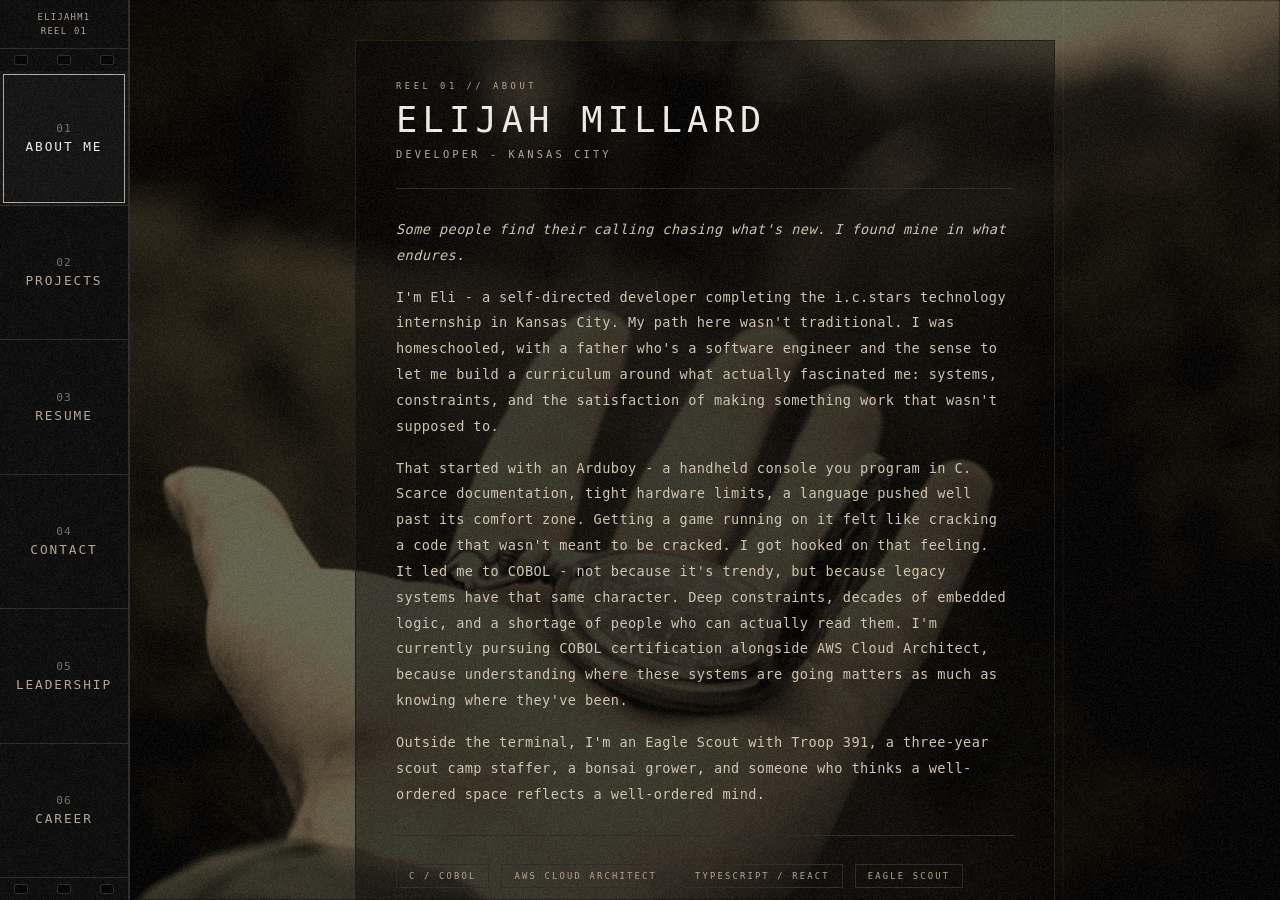
==== portfolio.html @ 7ba32808 "Update portfolio.html add new projects section" ====
<!DOCTYPE html>
<html lang="en">
<head>
  <meta charset="UTF-8">
  <meta name="viewport" content="width=device-width, initial-scale=1.0">
  <title>Elijah Millard</title>
  <link rel="stylesheet" href="style.css">
  <!-- <link rel="stylesheet" href="css/portfolio.css"> -->
</head>
<body>

  <!-- Grain filter canvas - runs over everything -->
  <canvas id="filter"></canvas>

  <!-- Flash cut overlay -->
  <div id="flash"></div>

  <!-- Fixed background photo -->
  <div id="section-bg"></div>

  <!-- Film strip navigation -->
  <nav id="film-strip">

    <!-- Header label -->
    <div id="film-header">
      <span>ELIJAHM1</span>
      <span>REEL 01</span>
    </div>

    <!-- Sprocket holes top -->
    <div class="sprockets">
      <div class="sprocket"></div>
      <div class="sprocket"></div>
      <div class="sprocket"></div>
    </div>

    <!-- Film frames / section tabs -->
    <ul id="film-frames">
      <li class="film-frame active" data-section="about">
        <span class="frame-number">01</span>
        <span class="frame-label">ABOUT ME</span>
      </li>
      <li class="film-frame" data-section="projects">
        <span class="frame-number">02</span>
        <span class="frame-label">PROJECTS</span>
      </li>
      <li class="film-frame" data-section="resume">
        <span class="frame-number">03</span>
        <span class="frame-label">RESUME</span>
      </li>
      <li class="film-frame" data-section="contact">
        <span class="frame-number">04</span>
        <span class="frame-label">CONTACT</span>
      </li>
      <li class="film-frame" data-section="leadership">
        <span class="frame-number">05</span>
        <span class="frame-label">LEADERSHIP</span>
      </li>
      <!-- <li class="film-frame" data-section="business">
        <span class="frame-number">06</span>
        <span class="frame-label">BUSINESS</span>
      </li> -->
      <li class="film-frame" data-section="career">
        <span class="frame-number">06</span>
        <span class="frame-label">CAREER</span>
      </li>
    </ul>

    <!-- Sprocket holes bottom -->
    <div class="sprockets">
      <div class="sprocket"></div>
      <div class="sprocket"></div>
      <div class="sprocket"></div>
    </div>

  </nav>

  <!-- Main content area -->
  <main id="content-area">

    <!-- Section panels - only active one is visible -->
    <section id="about" class="content-panel active">
  <div class="panel-inner">
    <div class="about-layout">

      <div class="about-header">
        <span class="about-eyebrow">REEL 01 // ABOUT</span>
        <h1 class="about-name">ELIJAH MILLARD</h1>
        <span class="about-tagline">DEVELOPER - KANSAS CITY</span>
      </div>

      <div class="about-divider"></div>

      <div class="about-body">
        <p class="about-lead">
          Some people find their calling chasing what's new. I found mine in what endures.
        </p>
        <p>
          I'm Eli - a self-directed developer completing the i.c.stars technology 
          internship in Kansas City. My path here wasn't traditional. I was homeschooled, 
          with a father who's a software engineer and the sense to let me build a curriculum 
          around what actually fascinated me: systems, constraints, and the satisfaction of 
          making something work that wasn't supposed to.
        </p>
        <p>
          That started with an Arduboy - a handheld console you program in C. Scarce 
          documentation, tight hardware limits, a language pushed well past its comfort zone. 
          Getting a game running on it felt like cracking a code that wasn't meant to be 
          cracked. I got hooked on that feeling. It led me to COBOL - not because it's 
          trendy, but because legacy systems have that same character. Deep constraints, 
          decades of embedded logic, and a shortage of people who can actually read them. 
          I'm currently pursuing COBOL certification alongside AWS Cloud Architect, because 
          understanding where these systems are going matters as much as knowing where 
          they've been.
        </p>
        <p>
          Outside the terminal, I'm an Eagle Scout with Troop 391, a three-year scout camp 
          staffer, a bonsai grower, and someone who thinks a well-ordered space reflects a 
          well-ordered mind.
        </p>
      </div>

      <div class="about-divider"></div>

      <div class="about-footer">
        <span class="about-tag">C / COBOL</span>
        <span class="about-tag">AWS CLOUD ARCHITECT</span>
        <span class="about-tag">TYPESCRIPT / REACT</span>
        <span class="about-tag">EAGLE SCOUT</span>
      </div>

    </div>
  </div>
</section>

<section id="projects" class="content-panel">
  <div class="panel-inner">
 
    <!-- Project tab navigation -->
    <div class="project-nav">
      <div class="project-tab active" data-project="teachtube">
        <span class="tab-number">PROJECT 01</span>
        <span class="tab-title">TEACHTUBE</span>
        <span class="tab-blurb">SharePoint content hub deployed to 33 KCPS schools</span>
      </div>
      <div class="project-tab" data-project="clearledger">
        <span class="tab-number">PROJECT 02</span>
        <span class="tab-title">CLEARLEDGER</span>
        <span class="tab-blurb">ILE COBOL core banking system on IBM i</span>
      </div>
      <div class="project-tab" data-project="portfolio">
        <span class="tab-number">PROJECT 03</span>
        <span class="tab-title">THIS PORTFOLIO</span>
        <span class="tab-blurb">Vanilla HTML/CSS/JS -- silent film aesthetic</span>
      </div>
    </div>
 
    <!-- TeachTube -->
    <div class="project-panel active" id="panel-teachtube">
      <span class="panel-eyebrow">REEL 02 // PROJECT 01</span>
      <span class="panel-title">TEACHTUBE // KCPS CONTENT HUB</span>
      <span class="panel-tagline">SHAREPOINT · TYPESCRIPT · REACT · SPFx · IN PRODUCTION</span>
      <div class="about-divider"></div>
 
      <p class="panel-body">
        A SharePoint-based employee knowledge hub built for Kansas City Public Schools, now live and serving
        2,100+ district staff across 33 schools. I built the initial version as a capstone project at i.c.stars,
        presented it at the showcase, and was brought on as a W2 contractor by Tricom IT Consulting to take it
        to production. I was the sole technical lead -- architecture, frontend, service layer, deployment,
        documentation, and client communication. No senior dev to escalate to.
      </p>
 
      <div class="screenshot-row">
        <div class="screenshot-placeholder"><span>[ SCREENSHOT ]</span></div>
        <div class="screenshot-placeholder"><span>[ SCREENSHOT ]</span></div>
        <div class="screenshot-placeholder"><span>[ SCREENSHOT ]</span></div>
      </div>
 
      <span class="panel-section-label">THE BUILD</span>
      <p class="panel-body">
        The hardest part wasn't the code -- it was the environment. Dataverse normalizes custom column names
        to lowercase in OData responses, silently. It stores Choice columns as integers, not strings. Published
        is 126880002. Video is 126880000. Every read and write ran through lookup maps in both directions, and
        when one was wrong the app either crashed or saved garbage data without telling you.
      </p>
      <p class="panel-body">
        The worst single bug was contentType.toLowerCase is not a function -- a raw integer slipping through
        the data pipeline into render logic that expected a string. It was happening in minified production
        code with no line context. I had to reason backwards through the entire pipeline to find it.
      </p>
      <p class="panel-body">
        The tenant storage entity problem was its own chapter. The app reads its Dataverse URL from a
        SharePoint tenant property at startup -- the right architectural call. But KCPS didn't have a
        tenant-wide App Catalog configured. PowerShell commands kept returning Unknown Error or Access Denied.
        The resolution was that their team set the storage entity at a non-standard path, and I updated the
        fetch to point there. Once both pieces were in place it connected immediately.
      </p>
 
      <span class="panel-section-label">WHAT I LEARNED</span>
      <p class="panel-body">
        Real client environments are not clean. They have constraints made years ago by people who are no
        longer there. I learned to separate what I can fix from what I have to work around. Some problems
        needed better code. Some needed someone with the right permissions to run two PowerShell commands.
        All I could do was make that ask as clear and actionable as possible and wait.
      </p>
      <p class="panel-body">
        The handoff matters as much as the build. I wrote three Word documents -- a staff user guide, an
        admin user guide, and a full technical reference for the IT team -- plus a developer README. If I
        handed over a zip file and walked away, TeachTube would have stopped working the first time something
        needed to change. The documentation is what makes the thing last.
      </p>
 
      <span class="panel-section-label">WHAT I'D DO DIFFERENTLY</span>
      <p class="panel-body">
        Design the Dataverse schema more carefully upfront -- I extended column lengths mid-deployment because
        SharePoint URLs exceeded the default 100-character limit. Start the permissions conversation in week
        one. And push harder earlier for a clear go/no-go on the AI policy -- I built the Cohere semantic
        reranking integration and made it toggleable, which was the right call, but I invested time in a
        feature that was always going to be disabled.
      </p>
    </div>
 
    <!-- ClearLedger -->
    <div class="project-panel" id="panel-clearledger">
      <span class="panel-eyebrow">REEL 02 // PROJECT 02</span>
      <span class="panel-title">CLEARLEDGER</span>
      <span class="panel-tagline">ILE COBOL · IBM i 7.5 · PUB400 · ELIJAHM1</span>
      <div class="about-divider"></div>
 
      <p class="panel-body">
        A fully functional core banking system built in ILE COBOL, running live on PUB400 under library
        ELIJAHM1. Customer management, account management, transaction processing, batch end-of-day
        processing, statement generation, and a CL menu system that ties it all together. Built the way
        the industry actually builds it.
      </p>
 
      <div class="screenshot-row">
        <div class="screenshot-placeholder"><span>[ SCREEN RECORDING ]</span></div>
        <div class="screenshot-placeholder"><span>[ SCREENSHOT ]</span></div>
        <div class="screenshot-placeholder"><span>[ SCREENSHOT ]</span></div>
      </div>
 
      <span class="panel-section-label">THE BUILD</span>
      <p class="panel-body">
        The environment came before the code. Weeks of setup -- creating a PUB400 account, installing IBM
        Access Client Solutions, learning to navigate a 5250 green screen that hasn't changed since the
        1980s. The first real milestone was understanding what a library was versus a source file versus a
        member. That sounds trivial. It wasn't.
      </p>
      <p class="panel-body">
        The editor fought back. SEU, the built-in IBM i source editor, is not like any modern tool. The
        Enter key doesn't work the way any modern keyboard expects. Adding a line means typing I in the line
        number column. The first program -- Rock Paper Scissors, not the banking system -- took far longer
        to type than it should have because the tool itself was the obstacle.
      </p>
      <p class="panel-body">
        The biggest time sink was encoding. VS Code saves in UTF-8. IBM i's COBOL compiler expects EBCDIC.
        The quote character in each is a different binary value. So every string literal -- every DISPLAY
        statement, every IF comparison -- came back with Delimiter for literal is not correct errors across
        the entire file. The compiler was rejecting clean-looking code because of invisible character
        differences that looked identical on screen. Solving it required understanding CCSID -- coded
        character set identifiers -- a concept that simply doesn't exist in modern development.
      </p>
 
      <span class="panel-section-label">THE TECHNICAL DECISIONS</span>
      <p class="panel-body">
        Chose ILE COBOL over OPM COBOL because ILE is the modern standard and what employers actually use.
        Chose CL for the menu system rather than COBOL because CL is purpose-built for job automation and
        chaining programs on IBM i -- using COBOL there would have been the wrong tool. Chose packed decimal
        (COMP-3) for all financial data because floating point arithmetic loses pennies. Banks have lost real
        money to floating point errors. COBOL was designed for the specific problem of handling money
        accurately at scale, and it still does that better than most alternatives.
      </p>
 
      <span class="panel-section-label">WHAT CLICKED</span>
      <p class="panel-body">
        The first time RPSGAME compiled and ran. Not because Rock Paper Scissors is impressive but because
        it meant the entire chain worked -- VS Code to IFS to member to compiler to executable -- and the
        green screen was waiting for input from a real program running on a real IBM i 7.5 system. That was
        proof of concept for everything that followed.
      </p>
      <p class="panel-body">
        The second was understanding what COMP-3 actually does and why. That's not an academic concept. The
        moment it clicked it was clear why COBOL still exists -- not nostalgia, but because it solves a real
        problem better than the alternatives.
      </p>
 
      <span class="panel-section-label">WHAT I'D DO DIFFERENTLY</span>
      <p class="panel-body">
        Write everything in SEU first, directly on the system, before touching VS Code. The encoding problem
        only existed because of the Windows-to-IBM-i file transfer. SEU produces correctly encoded members
        by default. The modern tooling workflow is better long term, but not when you're learning the
        platform and debugging compilation errors at the same time.
      </p>
 
      <div class="about-divider"></div>
      <p class="panel-body" style="color: #b8a898;">
        Available for a live demo on IBM i. Contact me and I will walk you through it.
      </p>
    </div>
 
    <!-- This Portfolio -->
    <div class="project-panel" id="panel-portfolio">
      <span class="panel-eyebrow">REEL 02 // PROJECT 03</span>
      <span class="panel-title">THIS PORTFOLIO</span>
      <span class="panel-tagline">VANILLA HTML · CSS · JAVASCRIPT · GITHUB PAGES</span>
      <div class="about-divider"></div>
 
      <p class="panel-body">
        Built from scratch -- no frameworks, no libraries, no build tools. The constraint was intentional.
        A portfolio about legacy systems and doing more with less should practice what it preaches.
      </p>
      <p class="panel-body">
        The visual design references the 1895 to 1905 era of silent cinema -- specifically the nitrate film
        stock of the Lumiere Brothers and Edison Manufacturing Company. Film grain runs on a canvas element
        at 24fps using randomized monochromatic pixel noise. Vertical scratch lines appear on roughly 30%
        of frames. Flash cuts between sections reference the mechanical snap of a ViewMaster slide advance.
        The countdown leader renders each number with randomized position jitter and brightness flicker to
        simulate unstable projection. Monospace typography throughout references telegram and film stamp
        aesthetics.
      </p>
      <p class="panel-body">
        The intro sequence, the navigation system, the grain, the transitions -- all of it is vanilla JS
        and CSS, chained together with setTimeout and requestAnimationFrame.
      </p>
    </div>
 
  </div>
</section>

    <section id="contact" class="content-panel">
  <div class="panel-inner">
    <div class="about-layout">

      <div class="about-header">
        <span class="about-eyebrow">REEL 04 // CONTACT</span>
        <h1 class="about-name">CONTACT</h1>
        <span class="about-tagline">KANSAS CITY, MO — OPEN TO OPPORTUNITIES</span>
      </div>

      <div class="about-divider"></div>

      <div class="contact-links">
        <a href="mailto:elijahlmillard@gmail.com" class="contact-link">
          <span class="contact-link-label">EMAIL</span>
          <span class="contact-link-value">elijahlmillard@gmail.com</span>
        </a>
        <div class="about-divider"></div>
        <a href="https://linkedin.com/in/elijahmillard" target="_blank" class="contact-link">
          <span class="contact-link-label">LINKEDIN</span>
          <span class="contact-link-value">linkedin.com/in/elijahmillard</span>
        </a>
        <div class="about-divider"></div>
        <a href="https://github.com/elijahlmillard" target="_blank" class="contact-link">
          <span class="contact-link-label">GITHUB</span>
          <span class="contact-link-value">github.com/elijahlmillard</span>
        </a>
      </div>

      <div class="about-divider"></div>

      <p class="contact-note">
        Currently completing the i.c.stars technology internship program. 
        Available for full-time roles beginning spring 2026.
      </p>

    </div>
  </div>
</section>

    <section id="leadership" class="content-panel">
  <div class="panel-inner">
    <div class="about-layout">

      <div class="about-header">
        <span class="about-eyebrow">REEL 05 // LEADERSHIP</span>
        <h1 class="about-name">LEADERSHIP</h1>
        <span class="about-tagline">ACCOUNTABILITY - SERVICE - EXECUTION</span>
      </div>

      <div class="about-divider"></div>

      <div class="about-body">
        <p class="about-lead">
          Leadership isn't something I've performed. It's something I've been accountable to.
        </p>
        <p>
          My Eagle Scout project with Troop 391 required me to plan and execute the 
          installation of over 30 feet of French drain for the Cass County Domestic Violence 
          and Abuse Shelter - start to finish, self-directed. That meant coordinating with a 
          concrete company that donated their time, sourcing materials through the Knights of 
          Columbus, getting construction plans verified by a landscaping company, and calling 
          Dig Right to clear every utility line before a single shovel hit the ground. On 
          project day I coordinated over 20 volunteers. When it was done, 18 workers had 
          contributed 258.23 hours of total labor - 112.68 of them mine.
        </p>
        <p>
          Scouting has been a through line in my life, not just a credential. I've spent 
          three summers on staff at Bartle Scout Reservation, starting as a merit badge 
          instructor and working up to camp counselor - supporting junior staff, helping them 
          sharpen their programs, and taking on responsibilities nobody required me to take. 
          I currently serve as an Assistant Scoutmaster, working directly with youth on merit 
          badges spanning cybersecurity, digital technology, and related technical disciplines. 
          The through line across all of it is the same: put the program in a better place 
          than you found it.
        </p>
        <p>
          At i.c.stars I serve as Client Liaison for our cohort on the TeachTube project - 
          a content hub being built for Kansas City Public Schools that will serve over 2,100 
          district staff across 33 schools. My role is keeping communication between our team 
          and the client proactive rather than reactive. I also lead social event planning for 
          the full cohort, including a bowling alley event I coordinated end to end: venue 
          selection, budget management, and direct communication with case managers, national 
          program staff, and venue coordination - all within a 14-week program window.
        </p>
      </div>

      <!-- <div class="about-divider"></div>

      <div class="about-footer">
        <span class="about-tag">EAGLE SCOUT</span>
        <span class="about-tag">ASSISTANT SCOUTMASTER</span>
        <span class="about-tag">CLIENT LIAISON</span>
        <span class="about-tag">BARTLE SCOUT RESERVATION</span>
        <span class="about-tag">258.23 HOURS LED</span>
      </div> -->

    </div>
  </div>
</section>

    <section id="career" class="content-panel">
  <div class="panel-inner">
    <div class="about-layout">

      <div class="about-header">
        <span class="about-eyebrow">REEL 06 // CAREER</span>
        <h1 class="about-name">CAREER PLANNING</h1>
        <span class="about-tagline">LEGACY SYSTEMS - MODERNIZATION - ARCHITECTURE</span>
      </div>

      <div class="about-divider"></div>

      <div class="about-body">
        <p class="about-lead">
          The infrastructure that runs the world needs people who can read it, 
          maintain it, and carry it forward.
        </p>
        <p>
          The immediate goal is to enter the technology workforce in a role focused 
          on legacy system maintenance and modernization. The interest in COBOL and 
          systems thinking is deliberate - the infrastructure that runs the world 
          needs people who understand it. Long term, the goal is to move toward 
          architecture and consulting, understanding not just how to build things 
          but how to build the right things for the right reasons.
        </p>
      </div>

      <div class="about-divider"></div>

      <!-- Timeline -->
      <div class="timeline">

        <div class="timeline-stage">
          <div class="timeline-node"></div>
          <div class="timeline-content">
            <span class="timeline-label">STAGE 01</span>
            <h3 class="timeline-title">Legacy Systems Engineer</h3>
            <p class="timeline-desc">
              Entry point. Hands-on work with COBOL and legacy infrastructure. 
              Reading, maintaining, and extending systems that matter.
            </p>
          </div>
        </div>

        <div class="timeline-connector"></div>

        <div class="timeline-stage">
          <div class="timeline-node"></div>
          <div class="timeline-content">
            <span class="timeline-label">STAGE 02</span>
            <h3 class="timeline-title">Senior Legacy Systems Engineer</h3>
            <p class="timeline-desc">
              Deeper expertise, larger systems, more ownership. Leading 
              technical decisions on critical infrastructure.
            </p>
          </div>
        </div>

        <div class="timeline-connector"></div>

        <div class="timeline-stage">
          <div class="timeline-node"></div>
          <div class="timeline-content">
            <span class="timeline-label">STAGE 03</span>
            <h3 class="timeline-title">Legacy-to-Modern Systems Architect</h3>
            <p class="timeline-desc">
              Bridging legacy infrastructure and modernization. Communicating 
              across developers, stakeholders, and product owners to carry 
              systems forward without losing what makes them work.
            </p>
          </div>
        </div>

      </div>

      <div class="about-divider"></div>

      <!-- Certification chips -->
      <div class="cert-chips">
        <div class="cert-chip">
          <span class="cert-status">IN PROGRESS</span>
          <span class="cert-name">COBOL Certification</span>
        </div>
        <div class="cert-chip">
          <span class="cert-status">IN PROGRESS</span>
          <span class="cert-name">AWS Cloud Architect</span>
        </div>
      </div>

    </div>
  </div>
</section>

  </main>

  <script src="script.js"></script>

</body>
</html>
---- style.css ----
/* ============================================================
   COLOR PALETTE
   ============================================================
   
   #f5f0e8 — bright cream white
              used for: primary headings, active nav labels,
              name text, lead quotes, button text
   
   #d4c9b4 — warm light tan
              used for: body paragraphs, resume text,
              contact links, project descriptions
   
   #b8a898 — medium warm gray
              used for: subtext, eyebrow labels, taglines,
              tags, film header, inactive nav, divider accents
   
   #7a7060 — dark warm gray
              used for: frame numbers, timeline stage labels,
              least important metadata
   
   #2a2a2a — very dark gray
              used for: borders, dividers, sprocket outlines,
              subtle structural lines
   
   #1a1a1a — near black
              used for: panel inner border
   
   #0a0a0a — almost black
              used for: film strip background
   
   #000000 — pure black
              used for: page background, timeline nodes,
              sprocket hole fill
   
   rgba(0,0,0,0.45) — semi transparent black
              used for: panel inner background scrim
              improves text legibility over background photos
   
   ============================================================ */

/* ============================================================
   GLOBAL BASE — applies to both index.html and portfolio.html
   ============================================================ */
* {
  box-sizing: border-box;
}

body {
  margin: 0;
  background: #000;
  overflow: hidden;
  display: flex;
}

/* ============================================================
   GRAIN CANVAS — sits over everything on both pages
   ============================================================ */
#filter {
  position: fixed;
  inset: 0;
  width: 100%;
  height: 100%;
  z-index: 10000;
  pointer-events: none;
  opacity: 0.4;
}

/* ============================================================
   INDEX.HTML — background image cycling div
   ============================================================ */
#img {
  position: absolute;
  width: 100%;
  height: 100%;
  filter: sepia(0.9) blur(1px) brightness(0.7) contrast(1.1);
  background-image: url('./assets/images/cover_photo.jpg');
  background-position: center;
  background-size: cover;
  transition: opacity 1s steps(24), background-position 20s steps(480);
  opacity: 0;
}

/* ============================================================
   INDEX.HTML — leader countdown overlay
   ============================================================ */
#leader {
  position: fixed;
  inset: 0;
  background: #000;
  z-index: 9999;
}

#leader-canvas {
  width: 100%;
  height: 100%;
}

/* ============================================================
   INDEX.HTML — intro sequence overlay
   ============================================================ */
#intro {
  position: fixed;
  inset: 0;
  z-index: 9998;
  display: none;
  overflow: hidden;
}

#intro-photo {
  position: absolute;
  inset: 0;
  width: 100%;
  height: 100%;
  object-fit: cover;
  object-position: center 20%;
  filter: sepia(0.9) blur(1px) brightness(0.5) contrast(1.1);
  opacity: 0;
  transition: opacity 1.5s ease;
}

#intro-top {
  position: absolute;
  top: 60px;
  width: 100%;
  text-align: center;
  z-index: 1;
  display: flex;
  flex-direction: column;
  gap: 12px;
}

#intro-label {
  font-family: monospace;
  font-size: 1rem;
  letter-spacing: 0.4em;
  color: hsl(51, 12%, 78%);
  opacity: 0;
}

#intro-name {
  font-family: monospace;
  font-size: 4rem;
  letter-spacing: 0.2em;
  color: #fff;
  opacity: 0;
  text-shadow: 0 0 40px #fff;
}

#intro-summary {
  position: absolute;
  bottom: 0;
  left: 50%;
  width: 100%;
  padding: 0 20%;
  transform: translate(-50%, 100%);
  transition: transform 1.5s ease;
  text-align: center;
  z-index: 1;
}

#intro-summary p {
  font-family: monospace;
  font-size: 1rem;
  line-height: 1.8;
  color: hsl(51, 12%, 78%);
  letter-spacing: 0.05em;
}

/* ============================================================
   PORTFOLIO.HTML — fixed background photo behind all sections
   ============================================================ */
#section-bg {
  position: fixed;
  inset: 0;
  background-size: cover;
  background-position: center;
  filter: sepia(0.9) blur(1px) brightness(0.4) contrast(1.1);
  z-index: 0;
}

/* ============================================================
   PORTFOLIO.HTML — flash cut overlay for section transitions
   only covers content area, not the film strip
   ============================================================ */
#flash {
  position: fixed;
  top: 0;
  left: 130px;
  right: 0;
  bottom: 0;
  background: #fff;
  z-index: 99999;
  opacity: 0;
  pointer-events: none;
  transition: opacity 0.1s ease;
}

/* ============================================================
   PORTFOLIO.HTML — film strip left navigation
   ============================================================ */
#film-strip {
  position: fixed;
  left: 0;
  top: 0;
  width: 130px;
  height: 100vh;
  background: #0a0a0a;
  border-right: 2px solid #2a2a2a;
  z-index: 1000;
  display: flex;
  flex-direction: column;
  align-items: center;
  overflow: hidden;
}

#film-header {
  width: 100%;
  padding: 12px 8px;
  display: flex;
  flex-direction: column;
  align-items: center;
  gap: 4px;
  border-bottom: 1px solid #2a2a2a;
}

#film-header span {
  font-family: monospace;
  font-size: 0.55rem;
  letter-spacing: 0.15em;
  color: #b8a898;
  text-align: center;
}

/* ============================================================
   PORTFOLIO.HTML — sprocket holes decorative elements
   ============================================================ */
.sprockets {
  width: 100%;
  display: flex;
  justify-content: space-around;
  padding: 6px 0;
}

.sprocket {
  width: 14px;
  height: 10px;
  background: #000;
  border: 1px solid #2a2a2a;
  border-radius: 2px;
}

/* ============================================================
   PORTFOLIO.HTML — film frame tabs inside the strip
   ============================================================ */
#film-frames {
  list-style: none;
  margin: 0;
  padding: 0;
  width: 100%;
  flex: 1;
  display: flex;
  flex-direction: column;
}

.film-frame {
  flex: 1;
  display: flex;
  flex-direction: column;
  align-items: center;
  justify-content: center;
  gap: 4px;
  border-bottom: 1px solid #2a2a2a;
  cursor: pointer;
  position: relative;
  transition: background 0.2s ease;
}

.film-frame:hover {
  background: #111;
}

.film-frame.active {
  background: #111;
  outline: 1px solid #b8a898;
  outline-offset: -4px;
}

.frame-number {
  font-family: monospace;
  font-size: 0.7rem;
  color: #7a7060;
  letter-spacing: 0.1em;
}

.frame-label {
  font-family: monospace;
  font-size: 0.8rem;
  color: #b8a898;
  letter-spacing: 0.15em;
  text-align: center;
  padding: 0 6px;
}

.film-frame.active .frame-label {
  color: #f5f0e8;
}

/* ============================================================
   PORTFOLIO.HTML — main content area to the right of film strip
   ============================================================ */
#content-area {
  position: fixed;
  left: 130px;
  top: 0;
  right: 0;
  bottom: 0;
  z-index: 100;
  display: flex;
  align-items: center;
  justify-content: center;
}

/* ============================================================
   PORTFOLIO.HTML — section panels
   only the active panel is visible at a time
   ============================================================ */
.content-panel {
  position: absolute;
  inset: 0;
  display: none;
  align-items: flex-start;
  justify-content: center;
  padding: 40px 60px;
  overflow-y: auto;
}

.content-panel.active {
  display: flex;
}

/* ============================================================
   PORTFOLIO.HTML — panel inner wrapper
   slides up on reveal via js adding .visible class
   ============================================================ */
.panel-inner {
  position: relative;
  z-index: 102;
  max-width: 700px;
  width: 100%;
  background: rgba(0, 0, 0, 0.45);
  padding: 40px;
  border: 1px solid #1a1a1a;
  opacity: 0;
  transform: translateY(40px);
  transition: opacity 0.8s ease, transform 0.8s ease;
}

.panel-inner.visible {
  opacity: 1;
  transform: translateY(0);
}

.panel-inner h2 {
  font-family: monospace;
  font-size: 0.75rem;
  letter-spacing: 0.4em;
  color: #f5f0e8;
  margin-bottom: 32px;
}

/* ============================================================
   SHARED SECTION COMPONENTS
   used across about, leadership, career, resume sections
   ============================================================ */

/* eyebrow label — small stamp above section title */
.about-eyebrow {
  font-family: monospace;
  font-size: 0.55rem;
  letter-spacing: 0.4em;
  color: #b8a898;
}

/* large section or name heading */
.about-name {
  font-family: monospace;
  font-size: 2.2rem;
  letter-spacing: 0.15em;
  color: #f5f0e8;
  margin: 0 0 0 0;
  font-weight: 400;
}

/* subtitle beneath the heading */
.about-tagline {
  font-family: monospace;
  font-size: 0.65rem;
  letter-spacing: 0.3em;
  color: #b8a898;
}

/* horizontal rule between sections */
.about-divider {
  width: 100%;
  height: 1px;
  background: #2a2a2a;
}

/* tag chips at the bottom of sections */
.about-footer {
  display: flex;
  flex-wrap: wrap;
  gap: 12px;
}

.about-tag {
  font-family: monospace;
  font-size: 0.55rem;
  letter-spacing: 0.25em;
  color: #b8a898;
  border: 1px solid #2a2a2a;
  padding: 6px 12px;
}

/* ============================================================
   ABOUT ME SECTION
   ============================================================ */
.about-layout {
  display: flex;
  flex-direction: column;
  gap: 28px;
  width: 100%;
  max-width: 680px;
}

.about-header {
  display: flex;
  flex-direction: column;
  gap: 8px;
}

.about-body {
  display: flex;
  flex-direction: column;
  gap: 16px;
}

/* opening quote line — larger and brighter than body text */
.about-lead {
  font-family: monospace;
  font-size: 1.1rem;
  line-height: 1.7;
  color: #f5f0e8;
  letter-spacing: 0.03em;
  font-style: italic;
  margin: 0;
}

/* body paragraphs — slightly dimmer than lead */
.about-body p {
  font-family: monospace;
  font-size: 0.85rem;
  line-height: 1.9;
  color: #d4c9b4;
  letter-spacing: 0.03em;
  margin: 0;
}

/* ============================================================
   RESUME SECTION
   ============================================================ */
.resume-layout {
  display: flex;
  flex-direction: column;
  gap: 24px;
  width: 100%;
  max-width: 680px;
}

.resume-block {
  display: flex;
  flex-direction: column;
  gap: 10px;
}

/* small label above each resume block */
.resume-label {
  font-family: monospace;
  font-size: 0.55rem;
  letter-spacing: 0.4em;
  color: #b8a898;
}

.resume-text {
  font-family: monospace;
  font-size: 0.85rem;
  line-height: 1.7;
  color: #d4c9b4;
  letter-spacing: 0.03em;
  margin: 0;
}

/* download button */
.resume-btn {
  font-family: monospace;
  font-size: 0.65rem;
  letter-spacing: 0.3em;
  color: #f5f0e8;
  border: 1px solid #b8a898;
  padding: 12px 24px;
  text-decoration: none;
  display: inline-block;
  align-self: flex-start;
  transition: color 0.2s ease, border-color 0.2s ease;
}

.resume-btn:hover {
  color: #fff;
  border-color: #f5f0e8;
}

/* ============================================================
   CONTACT SECTION
   ============================================================ */
.contact-item {
  font-family: monospace;
  font-size: 0.85rem;
  letter-spacing: 0.2em;
  color: #d4c9b4;
  margin: 0 0 16px 0;
}

.contact-item a {
  color: #d4c9b4;
  text-decoration: none;
  transition: color 0.2s ease;
}

.contact-item a:hover {
  color: #f5f0e8;
}

/* ============================================================
   PROJECTS SECTION
   ============================================================ */
.project-nav {
  display: flex;
  border-bottom: 1px solid #2a2a2a;
  margin-bottom: 24px;
}
 
.project-tab {
  flex: 1;
  padding: 14px 16px;
  cursor: pointer;
  border-right: 1px solid #2a2a2a;
  display: flex;
  flex-direction: column;
  gap: 4px;
  transition: background 0.15s;
}
 
.project-tab:last-child {
  border-right: none;
}
 
.project-tab:hover {
  background: rgba(255,255,255,0.03);
}
 
.project-tab.active {
  background: rgba(255,255,255,0.05);
  border-bottom: 2px solid #b8a898;
}
 
.tab-number {
  font-family: monospace;
  font-size: 0.45rem;
  letter-spacing: 0.3em;
  color: #7a7060;
}
 
.tab-title {
  font-family: monospace;
  font-size: 0.65rem;
  letter-spacing: 0.2em;
  color: #b8a898;
}
 
.project-tab.active .tab-title {
  color: #f5f0e8;
}
 
.tab-blurb {
  font-family: monospace;
  font-size: 0.55rem;
  line-height: 1.5;
  color: #7a7060;
  letter-spacing: 0.03em;
}
 
.project-tab.active .tab-blurb {
  color: #b8a898;
}
 
.project-panel {
  display: none;
  flex-direction: column;
  gap: 16px;
}
 
.project-panel.active {
  display: flex;
}
 
.panel-eyebrow {
  font-family: monospace;
  font-size: 0.5rem;
  letter-spacing: 0.4em;
  color: #7a7060;
}
 
.panel-title {
  font-family: monospace;
  font-size: 1.6rem;
  letter-spacing: 0.15em;
  color: #f5f0e8;
  font-weight: 400;
}
 
.panel-tagline {
  font-family: monospace;
  font-size: 0.6rem;
  letter-spacing: 0.25em;
  color: #b8a898;
}
 
.panel-body {
  font-family: monospace;
  font-size: 0.82rem;
  line-height: 1.9;
  color: #d4c9b4;
  letter-spacing: 0.03em;
  margin: 0;
}
 
.panel-section-label {
  font-family: monospace;
  font-size: 0.5rem;
  letter-spacing: 0.4em;
  color: #b8a898;
  margin-top: 8px;
}
 
.screenshot-row {
  display: flex;
  gap: 10px;
}
 
.screenshot-placeholder {
  flex: 1;
  height: 90px;
  background: #0f0f0f;
  border: 1px solid #2a2a2a;
  display: flex;
  align-items: center;
  justify-content: center;
}
 
.screenshot-placeholder span {
  font-family: monospace;
  font-size: 0.5rem;
  letter-spacing: 0.2em;
  color: #3a3a3a;
}

/* ============================================================
   CAREER TIMELINE
   ============================================================ */
.timeline {
  display: flex;
  flex-direction: row;
  align-items: flex-start;
  gap: 0;
  width: 100%;
}

.timeline-stage {
  display: flex;
  flex-direction: column;
  align-items: center;
  flex: 1;
  gap: 12px;
}

.timeline-node {
  width: 10px;
  height: 10px;
  border: 1px solid #b8a898;
  background: #000;
  flex-shrink: 0;
}

.timeline-connector {
  flex: 0 0 40px;
  height: 1px;
  background: #2a2a2a;
  margin-top: 5px;
}

.timeline-content {
  display: flex;
  flex-direction: column;
  gap: 6px;
  text-align: center;
  padding: 0 8px;
}

.timeline-label {
  font-family: monospace;
  font-size: 0.5rem;
  letter-spacing: 0.3em;
  color: #7a7060;
}

.timeline-title {
  font-family: monospace;
  font-size: 0.7rem;
  letter-spacing: 0.1em;
  color: #f5f0e8;
  font-weight: 400;
  margin: 0;
}

.timeline-desc {
  font-family: monospace;
  font-size: 0.7rem;
  line-height: 1.7;
  color: #b8a898;
  letter-spacing: 0.03em;
  margin: 0;
}

/* ============================================================
   CERTIFICATION CHIPS — used in career section
   ============================================================ */
.cert-chips {
  display: flex;
  flex-wrap: wrap;
  gap: 16px;
}

.cert-chip {
  display: flex;
  flex-direction: column;
  gap: 4px;
  border: 1px solid #2a2a2a;
  padding: 12px 20px;
}

.cert-status {
  font-family: monospace;
  font-size: 0.5rem;
  letter-spacing: 0.3em;
  color: #b8a898;
}

.cert-name {
  font-family: monospace;
  font-size: 0.75rem;
  letter-spacing: 0.1em;
  color: #f5f0e8;
}

/* ============================================================
   MOBILE — responsive adjustments
   ============================================================ */
@media (max-width: 768px) {
  .timeline {
    flex-direction: column;
    align-items: flex-start;
    gap: 0;
  }

  .timeline-stage {
    flex-direction: row;
    align-items: flex-start;
    flex: unset;
    width: 100%;
    gap: 16px;
  }

  .timeline-connector {
    width: 1px;
    height: 30px;
    flex: unset;
    margin-top: 0;
    margin-left: 4px;
  }

  .timeline-content {
    text-align: left;
    padding: 0;
  }
}

/* ============================================================
   CONTACT SECTION
   ============================================================ */
.contact-links {
  display: flex;
  flex-direction: column;
  gap: 0;
  width: 100%;
}

.contact-link {
  display: flex;
  flex-direction: row;
  align-items: center;
  justify-content: space-between;
  padding: 20px 0;
  text-decoration: none;
  transition: opacity 0.2s ease;
}

.contact-link:hover {
  opacity: 0.7;
}

.contact-link-label {
  font-family: monospace;
  font-size: 0.55rem;
  letter-spacing: 0.4em;
  color: #b8a898;
}

.contact-link-value {
  font-family: monospace;
  font-size: 0.85rem;
  letter-spacing: 0.1em;
  color: #f5f0e8;
}

.contact-note {
  font-family: monospace;
  font-size: 0.75rem;
  line-height: 1.8;
  color: #b8a898;
  letter-spacing: 0.05em;
  margin: 0;
}
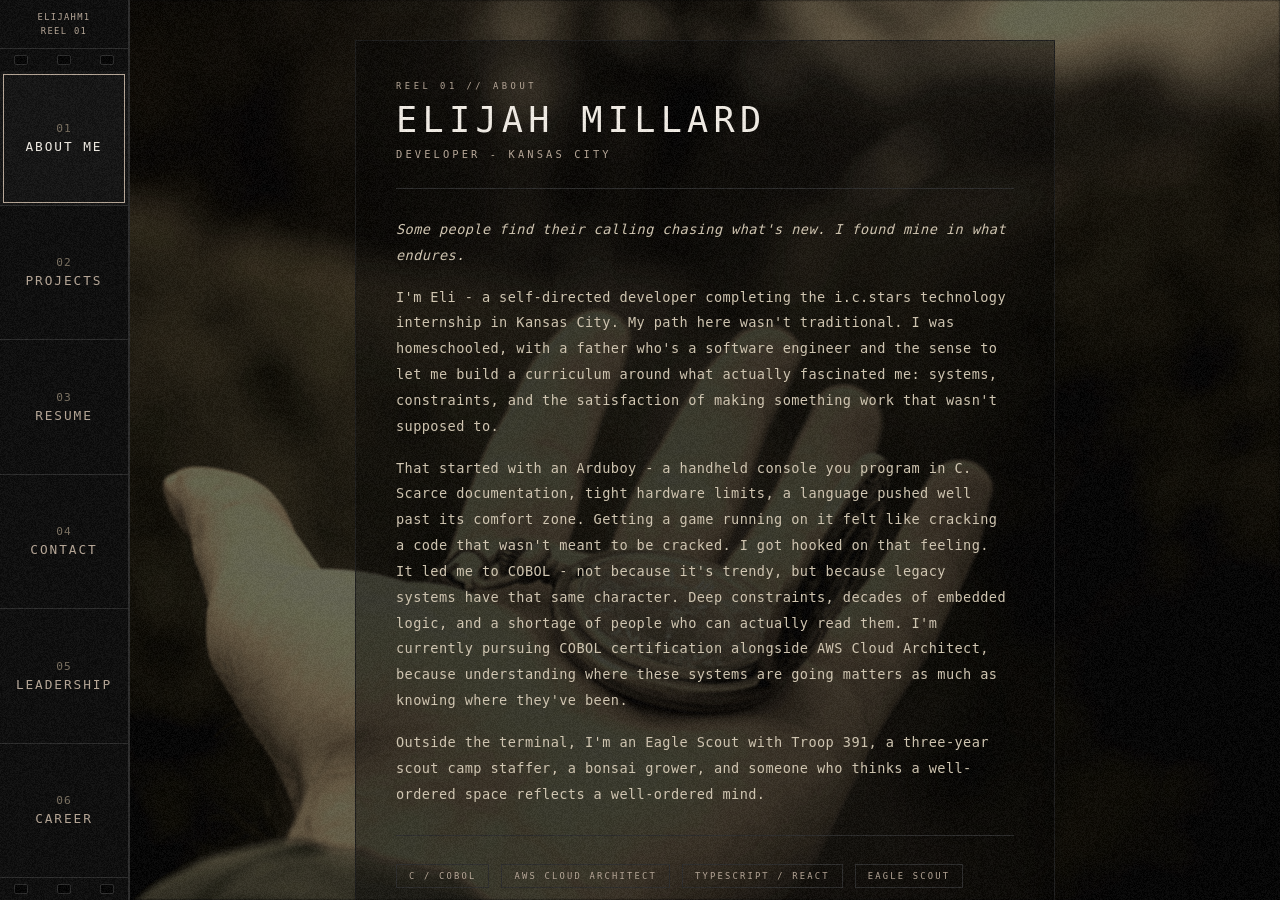
==== commit aed1e562: "Update portfolio.html with new projects section" ====
--- a/portfolio.html
+++ b/portfolio.html
@@ -171,9 +171,9 @@
       </p>
  
       <div class="screenshot-row">
-        <div class="screenshot-placeholder"><span>[ SCREENSHOT ]</span></div>
-        <div class="screenshot-placeholder"><span>[ SCREENSHOT ]</span></div>
-        <div class="screenshot-placeholder"><span>[ SCREENSHOT ]</span></div>
+        <img class="project-screenshot" src="assets/images/teachTubeHomeScreen.png" alt="TeachTube employee home screen" />
+        <img class="project-screenshot" src="assets/images/teachTubeAdminScreen.png" alt="TeachTube admin dashboard" />
+        <img class="project-screenshot" src="assets/images/teachTubeContentScreen.png" alt="TeachTube content detail view" />
       </div>
  
       <span class="panel-section-label">THE BUILD</span>
@@ -234,10 +234,10 @@
         the industry actually builds it.
       </p>
  
-      <div class="screenshot-row">
-        <div class="screenshot-placeholder"><span>[ SCREEN RECORDING ]</span></div>
-        <div class="screenshot-placeholder"><span>[ SCREENSHOT ]</span></div>
-        <div class="screenshot-placeholder"><span>[ SCREENSHOT ]</span></div>
+      <div class="demo-video-wrap">
+        <video class="project-video" controls>
+          <source src="assets/videos/clearLedgerDemo.mp4" type="video/mp4">
+        </video>
       </div>
  
       <span class="panel-section-label">THE BUILD</span>
--- a/style.css
+++ b/style.css
@@ -673,6 +673,28 @@
   letter-spacing: 0.2em;
   color: #3a3a3a;
 }
+ 
+.project-screenshot {
+  flex: 1;
+  height: 90px;
+  object-fit: cover;
+  object-position: top;
+  border: 1px solid #2a2a2a;
+  display: block;
+}
+ 
+.demo-video-wrap {
+  width: 100%;
+  display: flex;
+  justify-content: flex-start;
+}
+ 
+.project-video {
+  width: 60%;
+  border: 1px solid #2a2a2a;
+  background: #0f0f0f;
+  display: block;
+}
 
 /* ============================================================
    CAREER TIMELINE
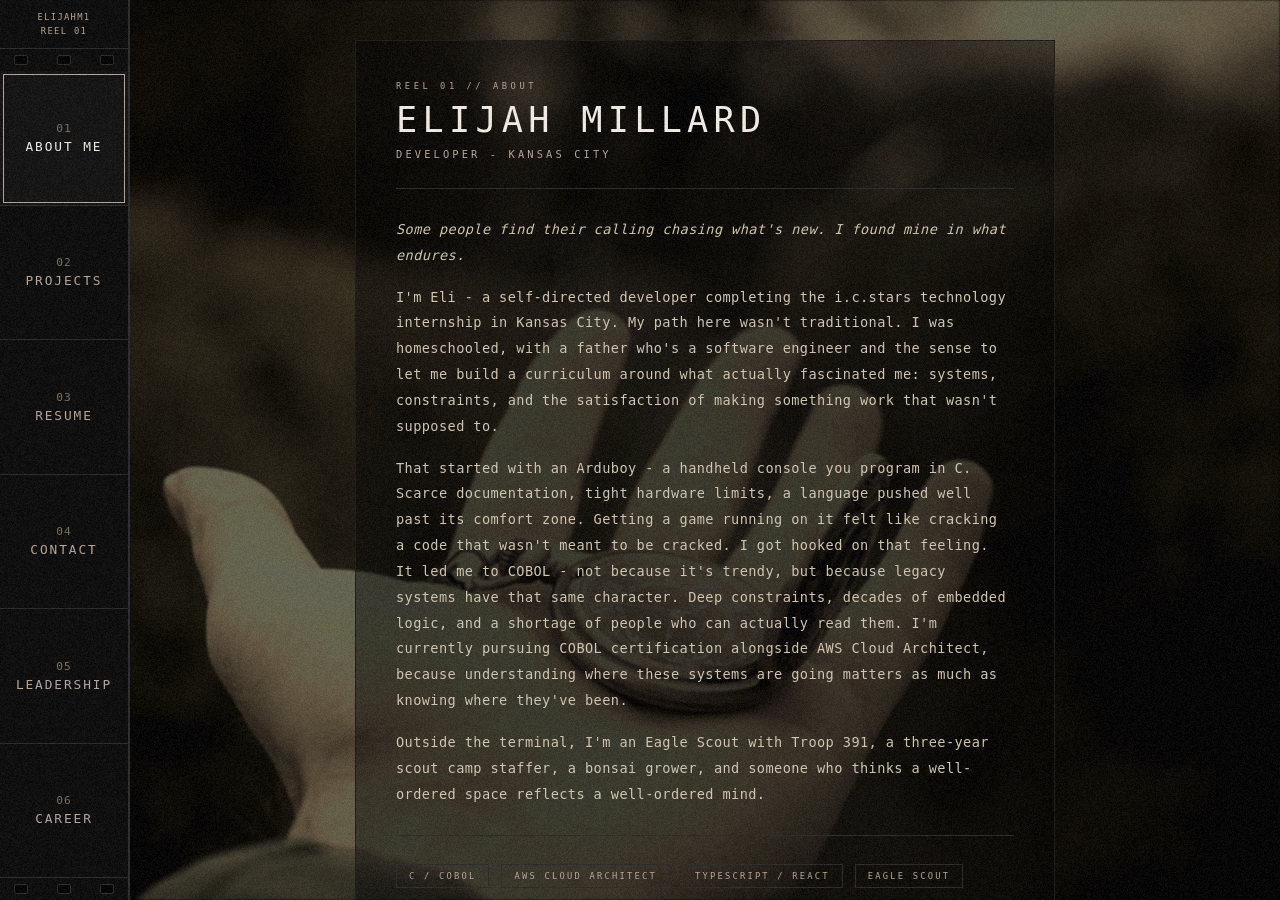
==== commit c86ac455: "add back the resume section" ====
--- a/portfolio.html
+++ b/portfolio.html
@@ -328,6 +328,68 @@
   </div>
 </section>
 
+<section id="resume" class="content-panel">
+  <div class="panel-inner">
+    <div class="resume-layout">
+
+      <div class="resume-header">
+        <span class="about-eyebrow">REEL 03 // RESUME</span>
+        <h1 class="about-name">Elijah Millard</h1>
+        <span class="about-tagline">TECHNOLOGY INTERN - KANSAS CITY</span>
+      </div>
+
+      <div class="about-divider"></div>
+
+      <div class="resume-block">
+        <span class="resume-label">CURRENT ROLE</span>
+        <p class="resume-text">
+          i.c.stars Technology Intern - Building a client-facing content hub for 
+          Kansas City Public Schools, serving 2,100+ district staff across 33 schools.
+        </p>
+      </div>
+
+      <div class="about-divider"></div>
+
+      <div class="resume-block">
+        <span class="resume-label">TECHNICAL SKILLS</span>
+        <div class="about-footer">
+          <span class="about-tag">SYSTEMS ANALYSIS</span>
+          <span class="about-tag">TROUBLESHOOTING & DEBUGGING</span>
+          <span class="about-tag">REACT</span>
+          <span class="about-tag">NODE.JS</span>
+          <span class="about-tag">SHAREPOINT</span>
+          <span class="about-tag">COBOL</span>
+          <span class="about-tag">REQUIREMENTS GATHERING</span>
+          <span class="about-tag">TECHNICAL DOCUMENTATION</span>
+        </div>
+      </div>
+
+      <div class="about-divider"></div>
+
+      <div class="resume-block">
+        <span class="resume-label">CERTIFICATIONS & TRAINING</span>
+        <p class="resume-text">COBOL Certification - In Progress</p>
+        <p class="resume-text">AWS Cloud Architect - In Progress</p>
+        <p class="resume-text">i.c.stars Technology Training - Legacy Systems, Web Development, React</p>
+      </div>
+
+      <div class="about-divider"></div>
+
+      <div class="resume-block">
+        <span class="resume-label">RECOGNITION</span>
+        <p class="resume-text">Eagle Scout - Boy Scouts of America</p>
+      </div>
+
+      <div class="about-divider"></div>
+
+      <a href="assets/pdfs/Elijah-Millard-Resume.pdf" download class="resume-btn">
+        [ DOWNLOAD FULL RESUME ]
+      </a>
+
+    </div>
+  </div>
+</section>
+
     <section id="contact" class="content-panel">
   <div class="panel-inner">
     <div class="about-layout">
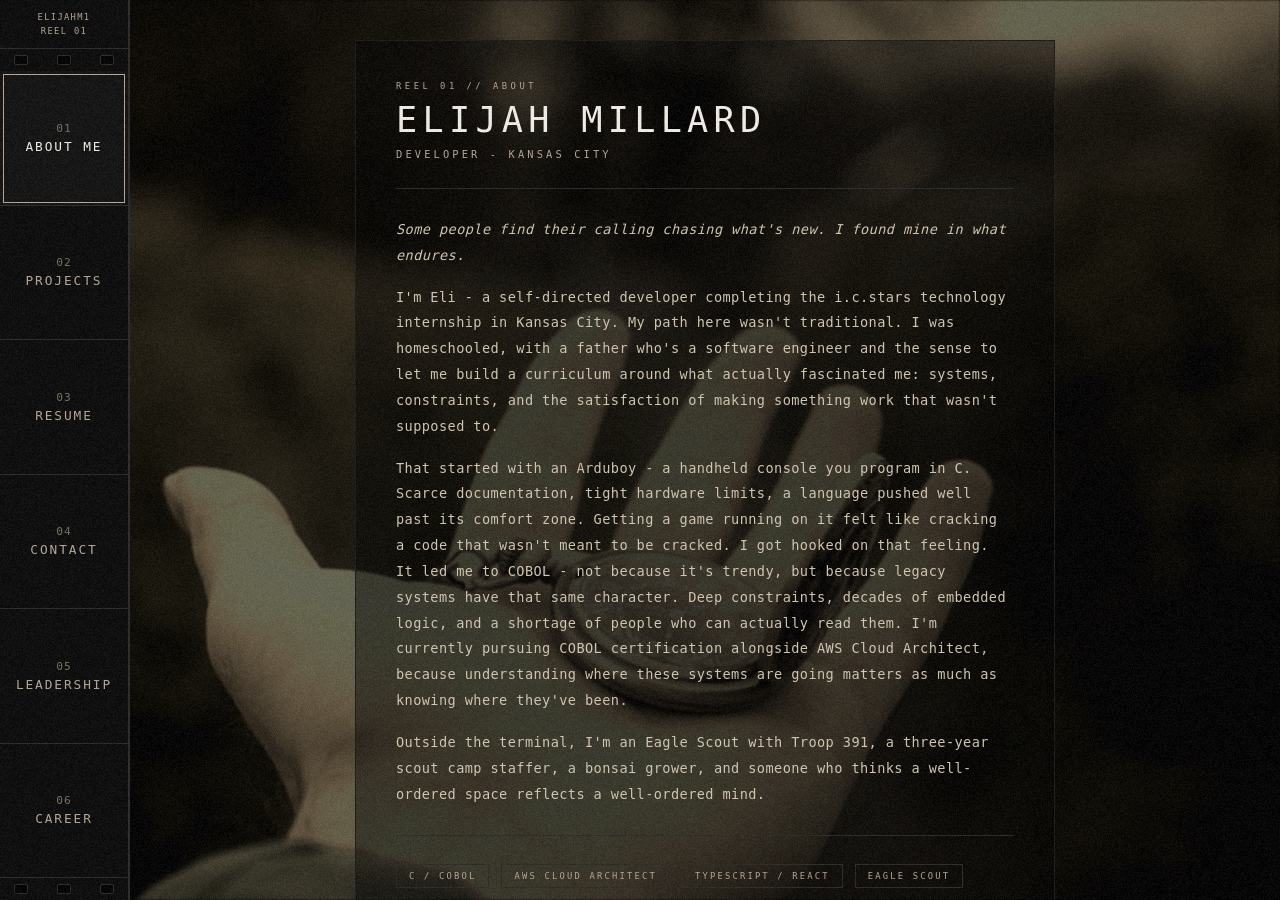
==== commit 14f0f26a: "Update portfolio.html with new lightboxes" ====
--- a/portfolio.html
+++ b/portfolio.html
@@ -170,11 +170,15 @@
         documentation, and client communication. No senior dev to escalate to.
       </p>
  
+      <!-- Lightbox thumbnails -->
       <div class="screenshot-row">
-        <img class="project-screenshot" src="assets/images/teachTubeHomeScreen.png" alt="TeachTube employee home screen" />
-        <img class="project-screenshot" src="assets/images/teachTubeAdminScreen.png" alt="TeachTube admin dashboard" />
-        <img class="project-screenshot" src="assets/images/teachTubeContentScreen.png" alt="TeachTube content detail view" />
-      </div>
+        <img class="project-screenshot" src="assets/images/teachTubeHomeScreen.png" alt="TeachTube employee home screen" onclick="openLightbox(this)" />
+        <img class="project-screenshot" src="assets/images/teachTubeAdminScreen.png" alt="TeachTube admin dashboard" onclick="openLightbox(this)" />
+        <img class="project-screenshot" src="assets/images/teachTubeContentScreen.png" alt="TeachTube content detail view" onclick="openLightbox(this)" />
+      </div>
+      <span class="screenshot-hint">[ CLICK TO ENLARGE ]</span>
+ 
+      <a href="https://github.com/REPLACE-WITH-YOUR-REPO-URL" target="_blank" class="resume-btn">[ VIEW ON GITHUB ]</a>
  
       <span class="panel-section-label">THE BUILD</span>
       <p class="panel-body">
@@ -327,6 +331,12 @@
  
   </div>
 </section>
+ 
+<!-- Lightbox overlay -->
+<div id="lightbox" onclick="closeLightbox()">
+  <img id="lightbox-img" src="" alt="" />
+  <span id="lightbox-close">[ CLOSE ]</span>
+</div>
 
 <section id="resume" class="content-panel">
   <div class="panel-inner">
--- a/style.css
+++ b/style.css
@@ -695,6 +695,84 @@
   background: #0f0f0f;
   display: block;
 }
+ 
+/* ============================================================
+   LIGHTBOX — full screen image overlay on click
+   ============================================================ */
+#lightbox {
+  display: none;
+  position: fixed;
+  inset: 0;
+  background: rgba(0,0,0,0.92);
+  z-index: 999999;
+  align-items: center;
+  justify-content: center;
+  cursor: pointer;
+}
+ 
+#lightbox.open {
+  display: flex;
+}
+ 
+#lightbox-img {
+  max-width: 90vw;
+  max-height: 85vh;
+  object-fit: contain;
+  border: 1px solid #2a2a2a;
+  display: block;
+}
+ 
+#lightbox-close {
+  position: fixed;
+  top: 24px;
+  right: 32px;
+  font-family: monospace;
+  font-size: 0.65rem;
+  letter-spacing: 0.3em;
+  color: #b8a898;
+  cursor: pointer;
+}
+ 
+.screenshot-hint {
+  font-family: monospace;
+  font-size: 0.45rem;
+  letter-spacing: 0.3em;
+  color: #3a3a3a;
+  margin-top: -8px;
+}
+ 
+/* ============================================================
+   PROJECT SCREENSHOTS — thumbnails that open lightbox
+   ============================================================ */
+.project-screenshot {
+  flex: 1;
+  height: 90px;
+  object-fit: cover;
+  object-position: top;
+  border: 1px solid #2a2a2a;
+  display: block;
+  cursor: pointer;
+  transition: border-color 0.2s ease, opacity 0.2s ease;
+}
+ 
+.project-screenshot:hover {
+  border-color: #b8a898;
+  opacity: 0.85;
+}
+ 
+/* ============================================================
+   CLEARLEDGER VIDEO — full content width
+   ============================================================ */
+.demo-video-wrap {
+  width: 100%;
+}
+ 
+.project-video {
+  width: 100%;
+  border: 1px solid #2a2a2a;
+  background: #0f0f0f;
+  display: block;
+}
 
 /* ============================================================
    CAREER TIMELINE
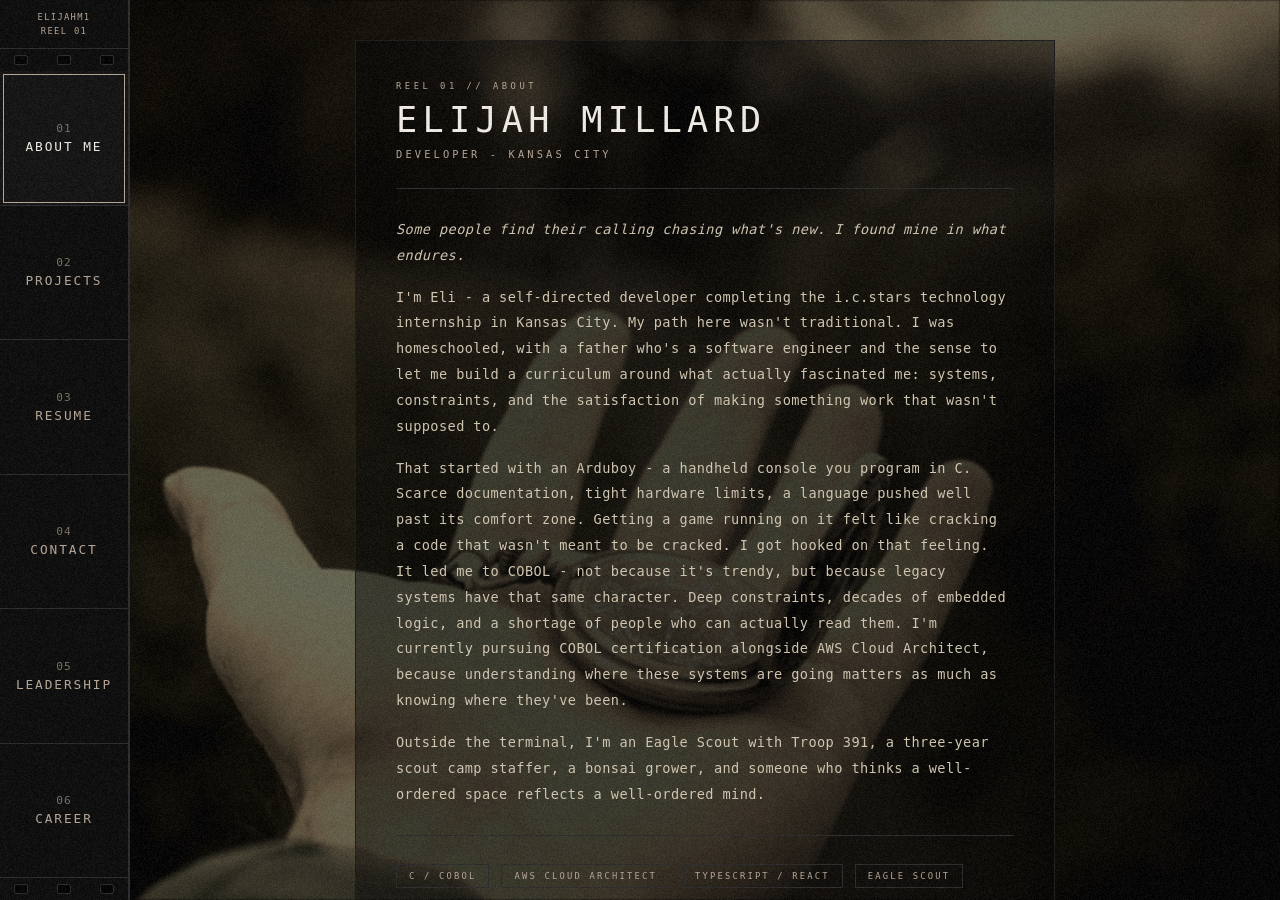
==== commit 20e909af: "Update Github links to repos" ====
--- a/portfolio.html
+++ b/portfolio.html
@@ -178,7 +178,7 @@
       </div>
       <span class="screenshot-hint">[ CLICK TO ENLARGE ]</span>
  
-      <a href="https://github.com/REPLACE-WITH-YOUR-REPO-URL" target="_blank" class="resume-btn">[ VIEW ON GITHUB ]</a>
+      <!-- <a href="https://github.com/REPLACE-WITH-YOUR-REPO-URL" target="_blank" class="resume-btn">[ VIEW ON GITHUB ]</a> -->
  
       <span class="panel-section-label">THE BUILD</span>
       <p class="panel-body">
@@ -327,6 +327,9 @@
         The intro sequence, the navigation system, the grain, the transitions -- all of it is vanilla JS
         and CSS, chained together with setTimeout and requestAnimationFrame.
       </p>
+
+      <a href="https://github.com/elijahlmillard/elijahlmillard.github.io" target="_blank" class="resume-btn">[ VIEW ON GITHUB ]</a>
+
     </div>
  
   </div>
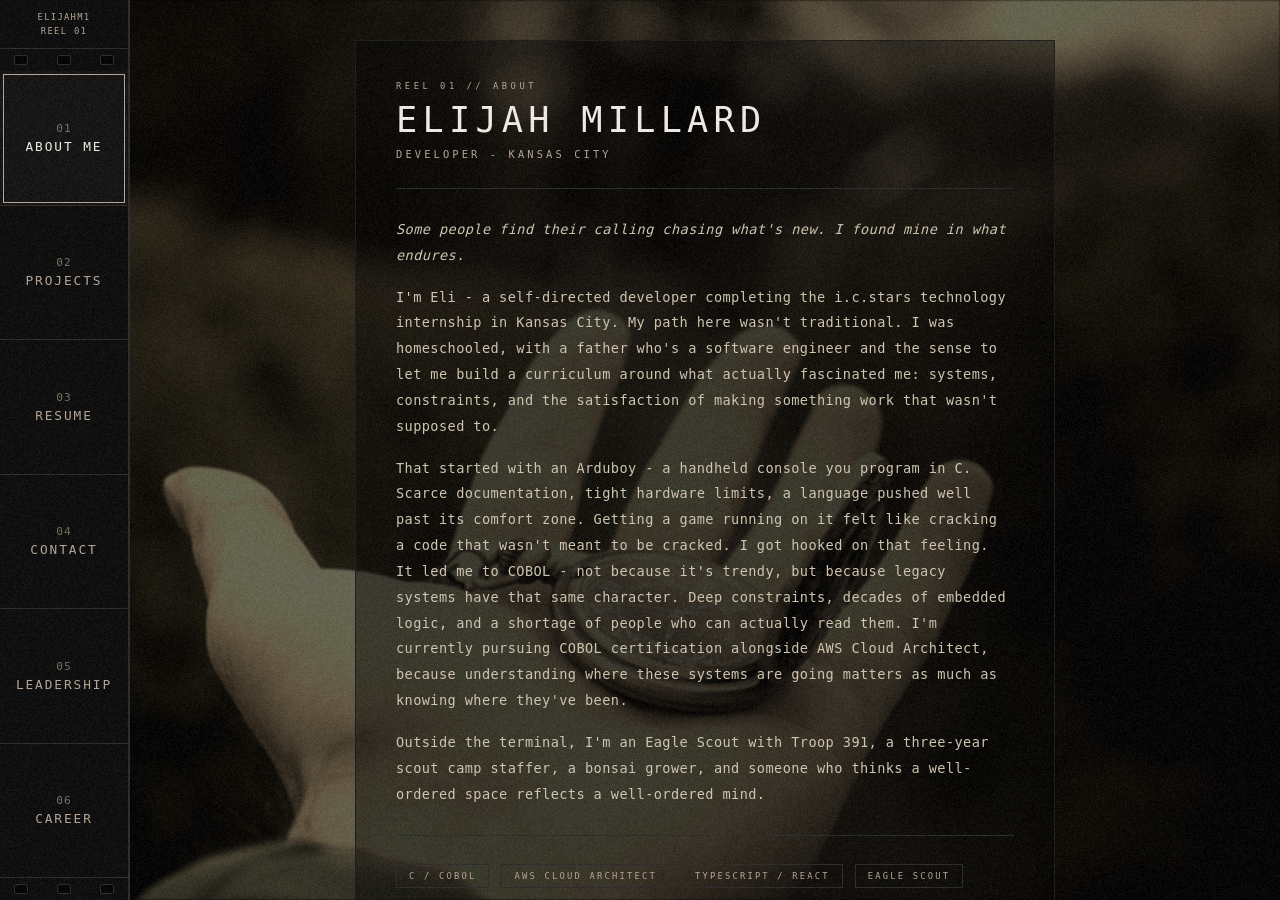
==== commit 0b55b000: "Update portfolio.html add link to teachtube public in projects section" ====
--- a/portfolio.html
+++ b/portfolio.html
@@ -178,7 +178,7 @@
       </div>
       <span class="screenshot-hint">[ CLICK TO ENLARGE ]</span>
  
-      <!-- <a href="https://github.com/REPLACE-WITH-YOUR-REPO-URL" target="_blank" class="resume-btn">[ VIEW ON GITHUB ]</a> -->
+      <a href="https://github.com/elijahlmillard/TeachTube-Public" target="_blank" class="resume-btn">[ VIEW ON GITHUB ]</a>
  
       <span class="panel-section-label">THE BUILD</span>
       <p class="panel-body">
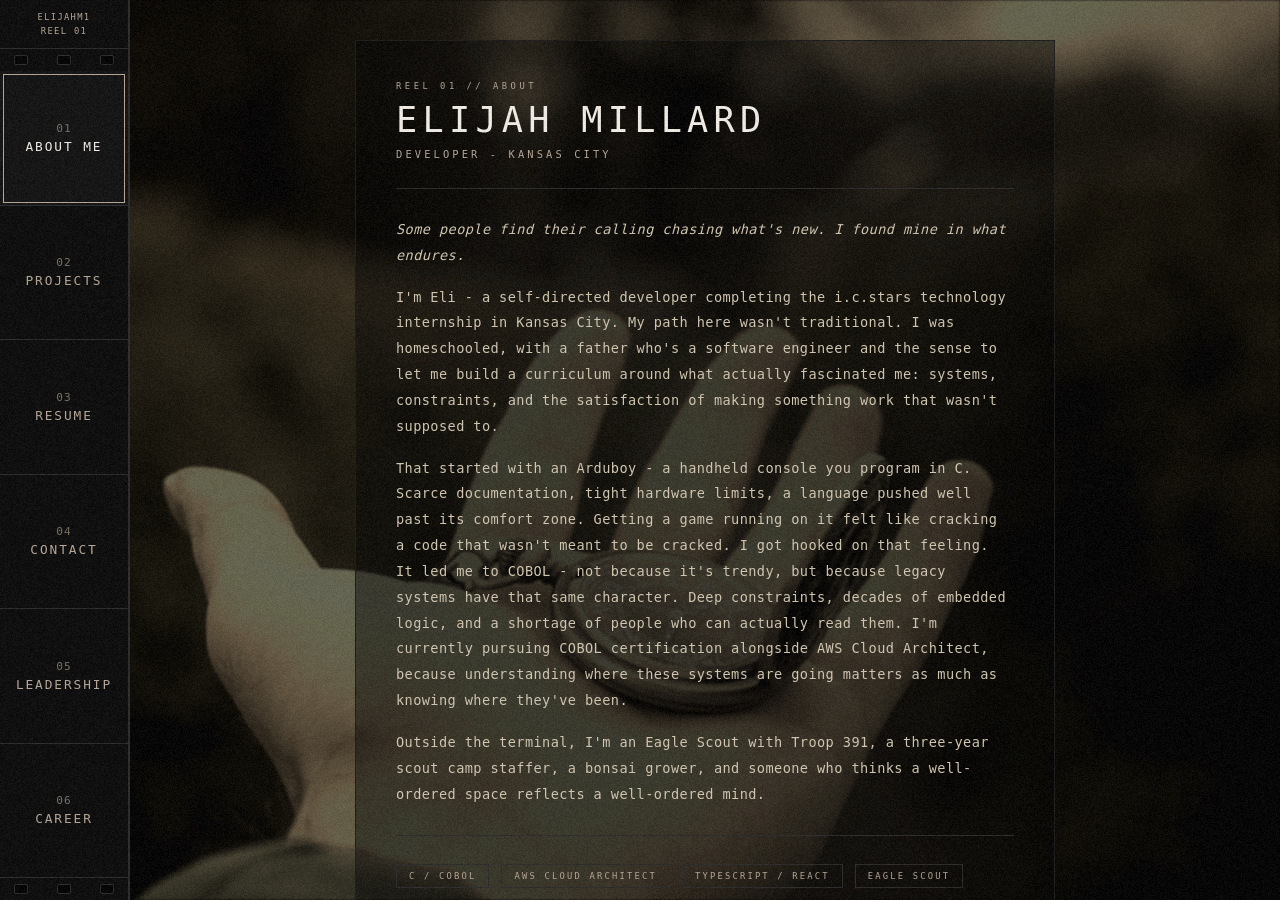
==== commit 9a98ceb0: "Update portfolio.html remove live demo request" ====
--- a/portfolio.html
+++ b/portfolio.html
@@ -296,12 +296,7 @@
         by default. The modern tooling workflow is better long term, but not when you're learning the
         platform and debugging compilation errors at the same time.
       </p>
- 
-      <div class="about-divider"></div>
-      <p class="panel-body" style="color: #b8a898;">
-        Available for a live demo on IBM i. Contact me and I will walk you through it.
-      </p>
-    </div>
+
  
     <!-- This Portfolio -->
     <div class="project-panel" id="panel-portfolio">
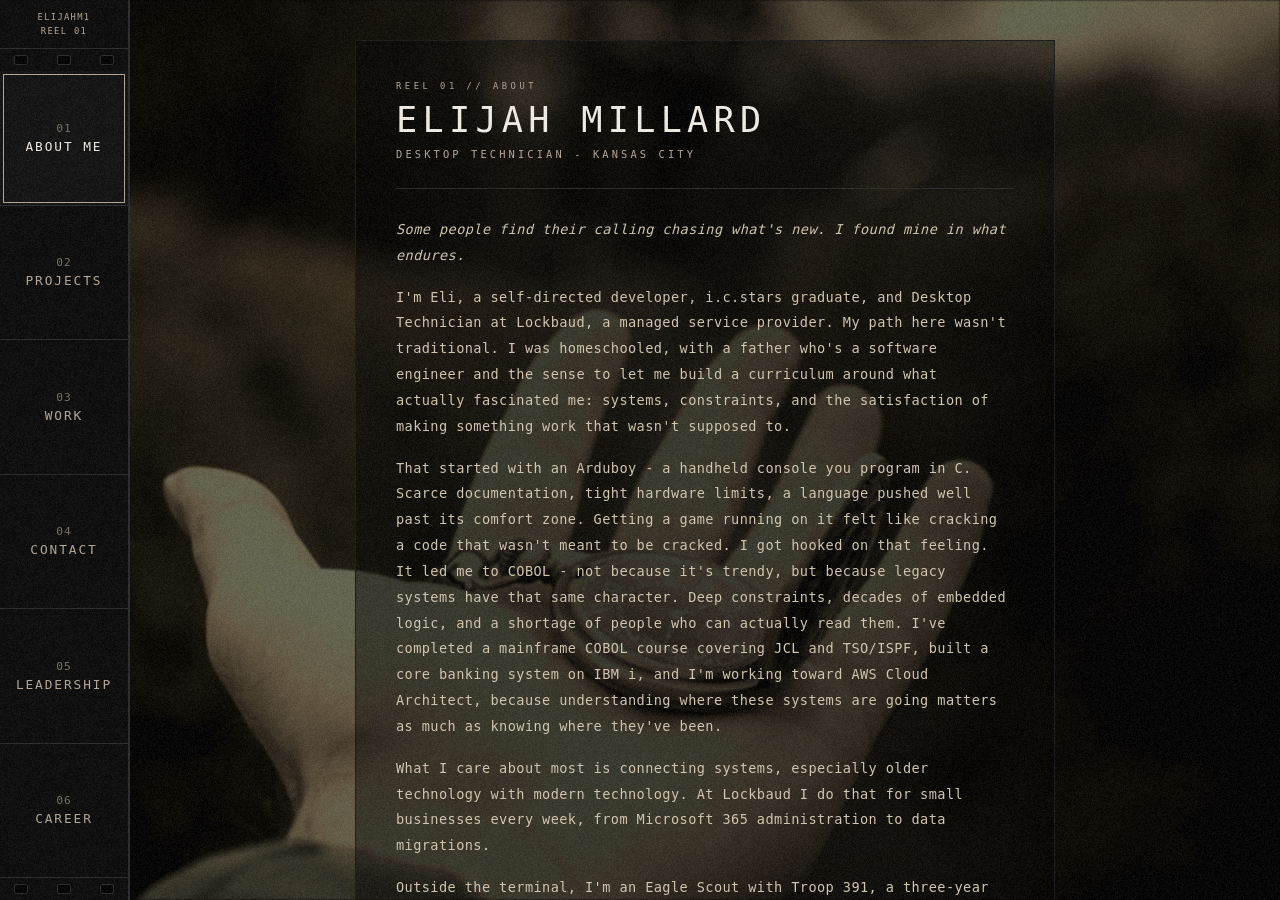
==== commit 7ece6ebd: "Patch 1: accuracy, Work section, cleanup" ====
--- a/portfolio.html
+++ b/portfolio.html
@@ -5,7 +5,6 @@
   <meta name="viewport" content="width=device-width, initial-scale=1.0">
   <title>Elijah Millard</title>
   <link rel="stylesheet" href="style.css">
-  <!-- <link rel="stylesheet" href="css/portfolio.css"> -->
 </head>
 <body>
 
@@ -44,9 +43,9 @@
         <span class="frame-number">02</span>
         <span class="frame-label">PROJECTS</span>
       </li>
-      <li class="film-frame" data-section="resume">
+      <li class="film-frame" data-section="work">
         <span class="frame-number">03</span>
-        <span class="frame-label">RESUME</span>
+        <span class="frame-label">WORK</span>
       </li>
       <li class="film-frame" data-section="contact">
         <span class="frame-number">04</span>
@@ -86,7 +85,7 @@
       <div class="about-header">
         <span class="about-eyebrow">REEL 01 // ABOUT</span>
         <h1 class="about-name">ELIJAH MILLARD</h1>
-        <span class="about-tagline">DEVELOPER - KANSAS CITY</span>
+        <span class="about-tagline">DESKTOP TECHNICIAN - KANSAS CITY</span>
       </div>
 
       <div class="about-divider"></div>
@@ -96,26 +95,32 @@
           Some people find their calling chasing what's new. I found mine in what endures.
         </p>
         <p>
-          I'm Eli - a self-directed developer completing the i.c.stars technology 
-          internship in Kansas City. My path here wasn't traditional. I was homeschooled, 
-          with a father who's a software engineer and the sense to let me build a curriculum 
-          around what actually fascinated me: systems, constraints, and the satisfaction of 
+          I'm Eli, a self-directed developer, i.c.stars graduate, and Desktop Technician at
+          Lockbaud, a managed service provider. My path here wasn't traditional. I was homeschooled,
+          with a father who's a software engineer and the sense to let me build a curriculum
+          around what actually fascinated me: systems, constraints, and the satisfaction of
           making something work that wasn't supposed to.
         </p>
         <p>
-          That started with an Arduboy - a handheld console you program in C. Scarce 
-          documentation, tight hardware limits, a language pushed well past its comfort zone. 
-          Getting a game running on it felt like cracking a code that wasn't meant to be 
-          cracked. I got hooked on that feeling. It led me to COBOL - not because it's 
-          trendy, but because legacy systems have that same character. Deep constraints, 
-          decades of embedded logic, and a shortage of people who can actually read them. 
-          I'm currently pursuing COBOL certification alongside AWS Cloud Architect, because 
-          understanding where these systems are going matters as much as knowing where 
+          That started with an Arduboy - a handheld console you program in C. Scarce
+          documentation, tight hardware limits, a language pushed well past its comfort zone.
+          Getting a game running on it felt like cracking a code that wasn't meant to be
+          cracked. I got hooked on that feeling. It led me to COBOL - not because it's
+          trendy, but because legacy systems have that same character. Deep constraints,
+          decades of embedded logic, and a shortage of people who can actually read them.
+          I've completed a mainframe COBOL course covering JCL and TSO/ISPF, built a core
+          banking system on IBM i, and I'm working toward AWS Cloud Architect, because
+          understanding where these systems are going matters as much as knowing where
           they've been.
         </p>
         <p>
-          Outside the terminal, I'm an Eagle Scout with Troop 391, a three-year scout camp 
-          staffer, a bonsai grower, and someone who thinks a well-ordered space reflects a 
+          What I care about most is connecting systems, especially older technology with modern
+          technology. At Lockbaud I do that for small businesses every week, from Microsoft 365
+          administration to data migrations.
+        </p>
+        <p>
+          Outside the terminal, I'm an Eagle Scout with Troop 391, a three-year scout camp
+          staffer, a bonsai grower, and someone who thinks a well-ordered space reflects a
           well-ordered mind.
         </p>
       </div>
@@ -124,7 +129,7 @@
 
       <div class="about-footer">
         <span class="about-tag">C / COBOL</span>
-        <span class="about-tag">AWS CLOUD ARCHITECT</span>
+        <span class="about-tag">M365 / POWERSHELL</span>
         <span class="about-tag">TYPESCRIPT / REACT</span>
         <span class="about-tag">EAGLE SCOUT</span>
       </div>
@@ -296,8 +301,8 @@
         by default. The modern tooling workflow is better long term, but not when you're learning the
         platform and debugging compilation errors at the same time.
       </p>
-
- 
+    </div>
+
     <!-- This Portfolio -->
     <div class="project-panel" id="panel-portfolio">
       <span class="panel-eyebrow">REEL 02 // PROJECT 03</span>
@@ -336,14 +341,14 @@
   <span id="lightbox-close">[ CLOSE ]</span>
 </div>
 
-<section id="resume" class="content-panel">
+<section id="work" class="content-panel">
   <div class="panel-inner">
     <div class="resume-layout">
 
       <div class="resume-header">
-        <span class="about-eyebrow">REEL 03 // RESUME</span>
+        <span class="about-eyebrow">REEL 03 // WORK</span>
         <h1 class="about-name">Elijah Millard</h1>
-        <span class="about-tagline">TECHNOLOGY INTERN - KANSAS CITY</span>
+        <span class="about-tagline">DESKTOP TECHNICIAN - LOCKBAUD</span>
       </div>
 
       <div class="about-divider"></div>
@@ -351,8 +356,31 @@
       <div class="resume-block">
         <span class="resume-label">CURRENT ROLE</span>
         <p class="resume-text">
-          i.c.stars Technology Intern - Building a client-facing content hub for 
-          Kansas City Public Schools, serving 2,100+ district staff across 33 schools.
+          Desktop Technician at Lockbaud, a managed service provider. The team is small, so the
+          title covers more than desktops: I work directly with clients and the owner across
+          day-to-day support and larger projects.
+        </p>
+      </div>
+
+      <div class="about-divider"></div>
+
+      <div class="resume-block">
+        <span class="resume-label">WHAT I DO</span>
+        <p class="resume-text">Microsoft 365 administration, including onboarding and offboarding users and clients</p>
+        <p class="resume-text">Data migrations, file backup, and user management</p>
+        <p class="resume-text">Desktop setup, hardware troubleshooting, and end-user support</p>
+        <p class="resume-text">PowerShell scripting and automation</p>
+        <p class="resume-text">Server administration and physical network infrastructure</p>
+      </div>
+
+      <div class="about-divider"></div>
+
+      <div class="resume-block">
+        <span class="resume-label">WHERE THIS IS GOING</span>
+        <p class="resume-text">
+          Toward specialized projects and technical operations, and eventually migrations
+          architecture: taking a company's current technology and moving it, step by step,
+          to something that can be supported well. Legacy and modern systems, connected.
         </p>
       </div>
 
@@ -361,13 +389,14 @@
       <div class="resume-block">
         <span class="resume-label">TECHNICAL SKILLS</span>
         <div class="about-footer">
-          <span class="about-tag">SYSTEMS ANALYSIS</span>
-          <span class="about-tag">TROUBLESHOOTING & DEBUGGING</span>
+          <span class="about-tag">MICROSOFT 365</span>
+          <span class="about-tag">POWERSHELL</span>
+          <span class="about-tag">SERVER ADMINISTRATION</span>
+          <span class="about-tag">NETWORKING</span>
+          <span class="about-tag">DATA MIGRATION</span>
+          <span class="about-tag">SHAREPOINT</span>
           <span class="about-tag">REACT</span>
-          <span class="about-tag">NODE.JS</span>
-          <span class="about-tag">SHAREPOINT</span>
-          <span class="about-tag">COBOL</span>
-          <span class="about-tag">REQUIREMENTS GATHERING</span>
+          <span class="about-tag">COBOL / JCL</span>
           <span class="about-tag">TECHNICAL DOCUMENTATION</span>
         </div>
       </div>
@@ -375,8 +404,9 @@
       <div class="about-divider"></div>
 
       <div class="resume-block">
-        <span class="resume-label">CERTIFICATIONS & TRAINING</span>
-        <p class="resume-text">COBOL Certification - In Progress</p>
+        <span class="resume-label">CREDENTIALS & TRAINING</span>
+        <p class="resume-text">CompTIA Tech+</p>
+        <p class="resume-text">Mainframe: The Complete COBOL Course From Beginner To Expert (Udemy) - course completed. Covers COBOL, JCL, and basic TSO/ISPF</p>
         <p class="resume-text">AWS Cloud Architect - In Progress</p>
         <p class="resume-text">i.c.stars Technology Training - Legacy Systems, Web Development, React</p>
       </div>
@@ -388,12 +418,6 @@
         <p class="resume-text">Eagle Scout - Boy Scouts of America</p>
       </div>
 
-      <div class="about-divider"></div>
-
-      <a href="assets/pdfs/Elijah-Millard-Resume.pdf" download class="resume-btn">
-        [ DOWNLOAD FULL RESUME ]
-      </a>
-
     </div>
   </div>
 </section>
@@ -405,7 +429,7 @@
       <div class="about-header">
         <span class="about-eyebrow">REEL 04 // CONTACT</span>
         <h1 class="about-name">CONTACT</h1>
-        <span class="about-tagline">KANSAS CITY, MO — OPEN TO OPPORTUNITIES</span>
+        <span class="about-tagline">KANSAS CITY, MO</span>
       </div>
 
       <div class="about-divider"></div>
@@ -430,8 +454,7 @@
       <div class="about-divider"></div>
 
       <p class="contact-note">
-        Currently completing the i.c.stars technology internship program. 
-        Available for full-time roles beginning spring 2026.
+        Email is the best way to reach me. Questions about any of the projects here are welcome.
       </p>
 
     </div>
@@ -475,12 +498,12 @@
           than you found it.
         </p>
         <p>
-          At i.c.stars I serve as Client Liaison for our cohort on the TeachTube project - 
-          a content hub being built for Kansas City Public Schools that will serve over 2,100 
-          district staff across 33 schools. My role is keeping communication between our team 
-          and the client proactive rather than reactive. I also lead social event planning for 
-          the full cohort, including a bowling alley event I coordinated end to end: venue 
-          selection, budget management, and direct communication with case managers, national 
+          At i.c.stars I served as Client Liaison for our cohort on the TeachTube project -
+          a content hub for Kansas City Public Schools, now serving over 2,100
+          district staff across 33 schools. My role was keeping communication between our team
+          and the client proactive rather than reactive. I also led social event planning for
+          the full cohort, including a bowling alley event I coordinated end to end: venue
+          selection, budget management, and direct communication with case managers, national
           program staff, and venue coordination - all within a 14-week program window.
         </p>
       </div>
@@ -517,11 +540,11 @@
           maintain it, and carry it forward.
         </p>
         <p>
-          The immediate goal is to enter the technology workforce in a role focused 
-          on legacy system maintenance and modernization. The interest in COBOL and 
-          systems thinking is deliberate - the infrastructure that runs the world 
-          needs people who understand it. Long term, the goal is to move toward 
-          architecture and consulting, understanding not just how to build things 
+          The immediate goal is to grow from IT support and migrations into work focused
+          on legacy system maintenance and modernization. The interest in COBOL and
+          systems thinking is deliberate - the infrastructure that runs the world
+          needs people who understand it. Long term, the goal is to move toward
+          architecture and consulting, understanding not just how to build things
           but how to build the right things for the right reasons.
         </p>
       </div>
@@ -579,8 +602,12 @@
       <!-- Certification chips -->
       <div class="cert-chips">
         <div class="cert-chip">
-          <span class="cert-status">IN PROGRESS</span>
-          <span class="cert-name">COBOL Certification</span>
+          <span class="cert-status">EARNED</span>
+          <span class="cert-name">CompTIA Tech+</span>
+        </div>
+        <div class="cert-chip">
+          <span class="cert-status">COMPLETED</span>
+          <span class="cert-name">COBOL Course (Udemy)</span>
         </div>
         <div class="cert-chip">
           <span class="cert-status">IN PROGRESS</span>
